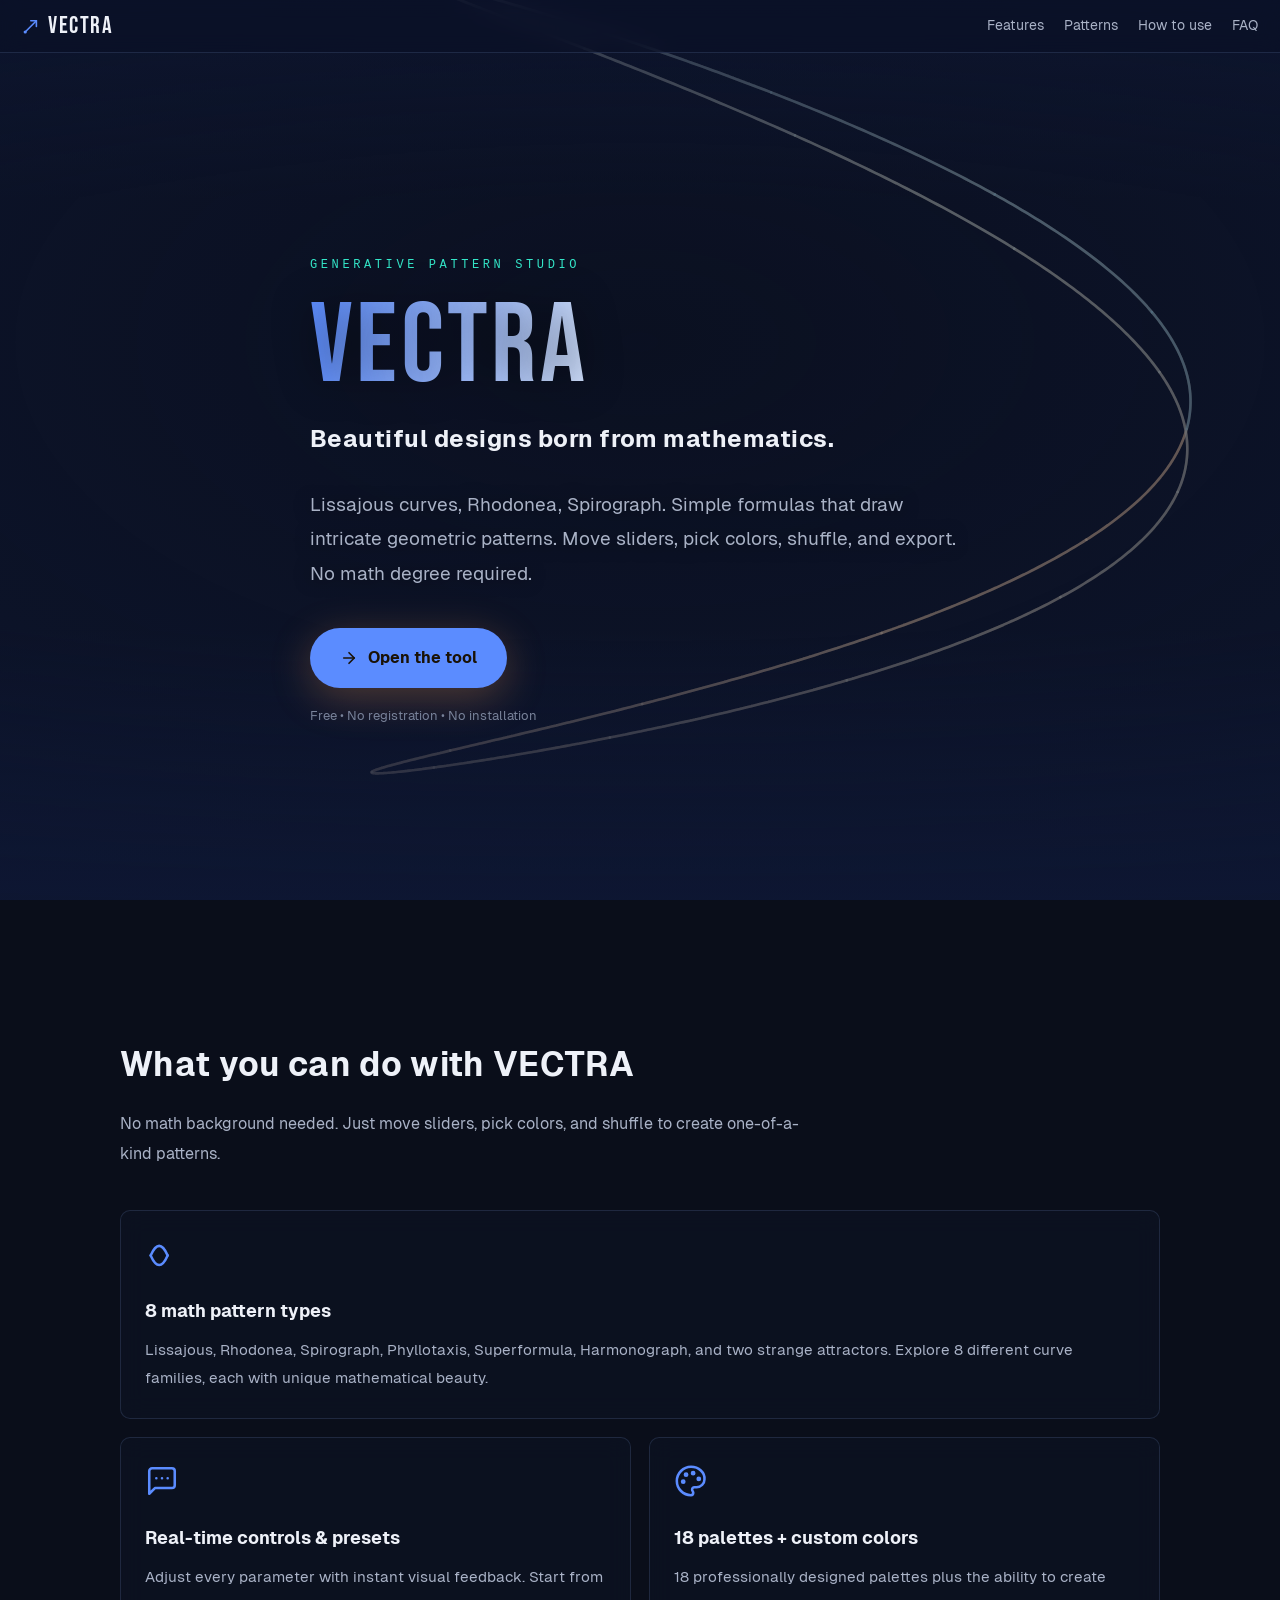
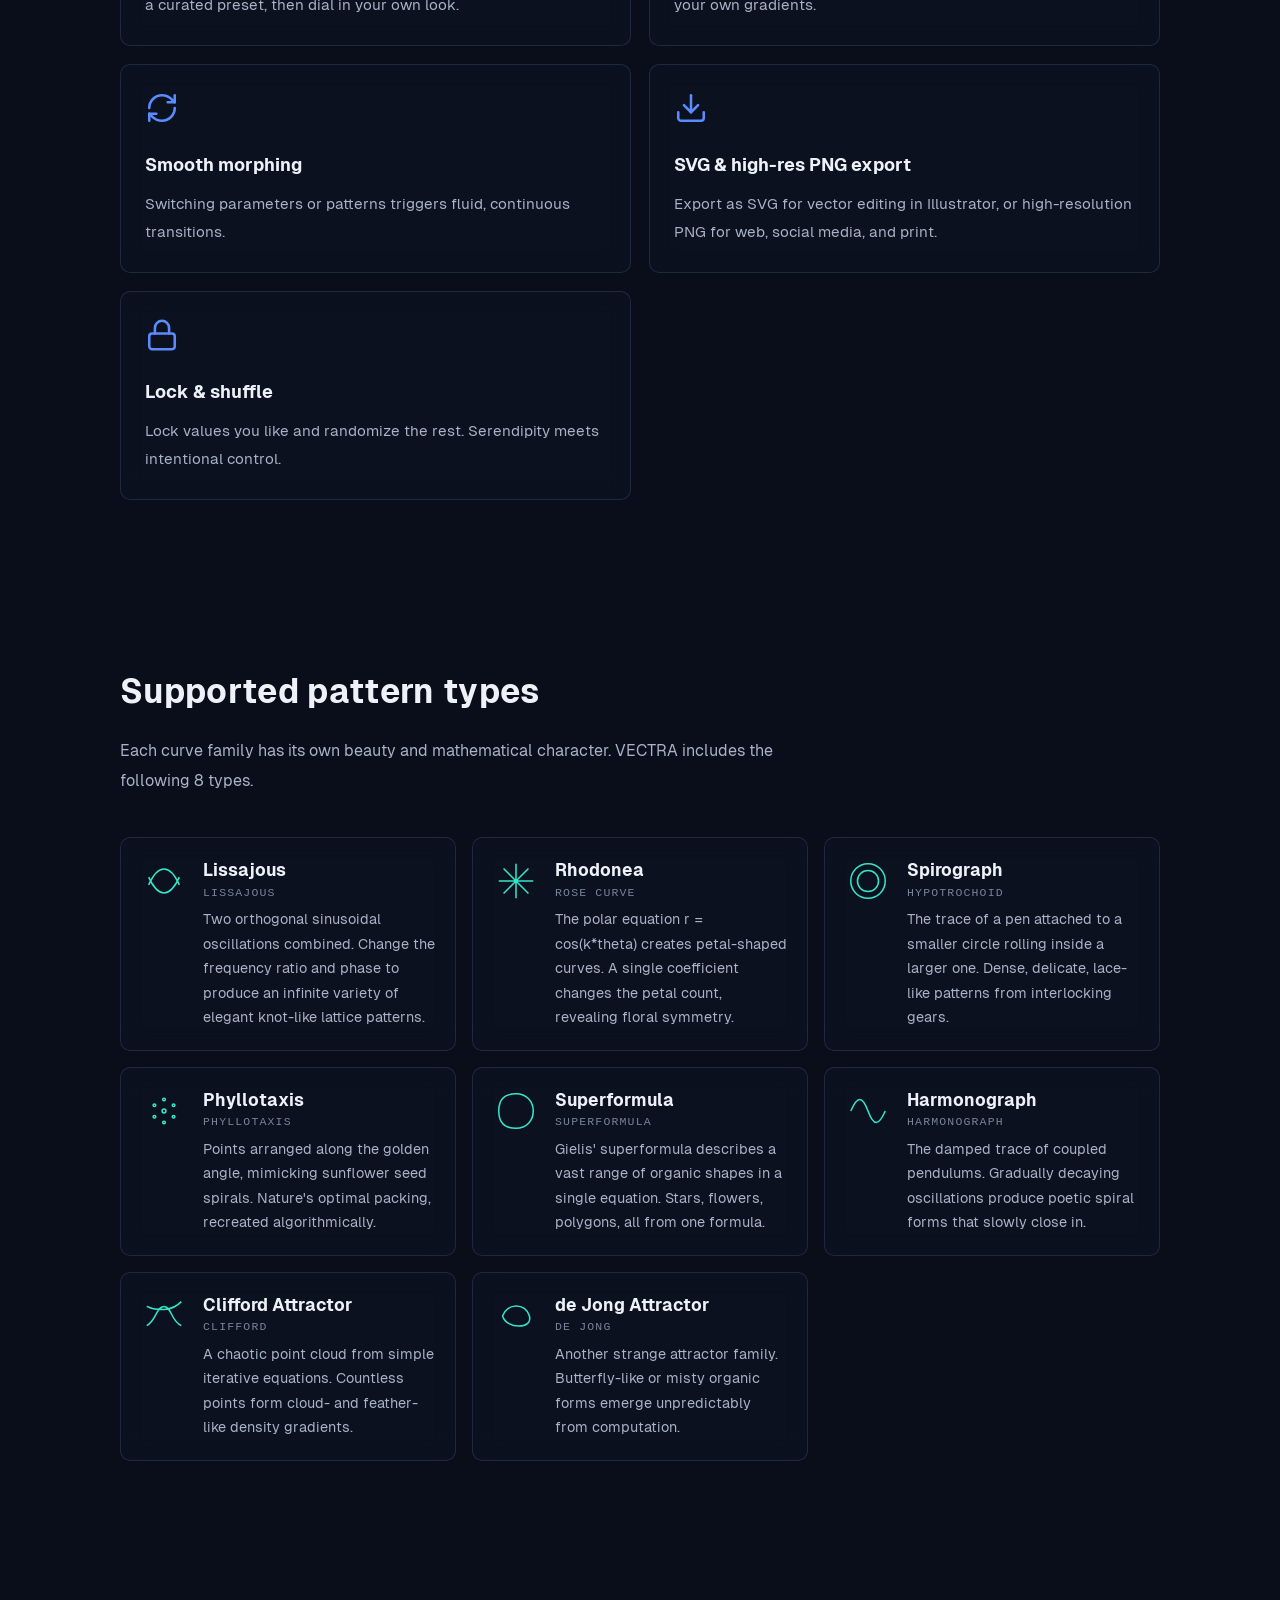
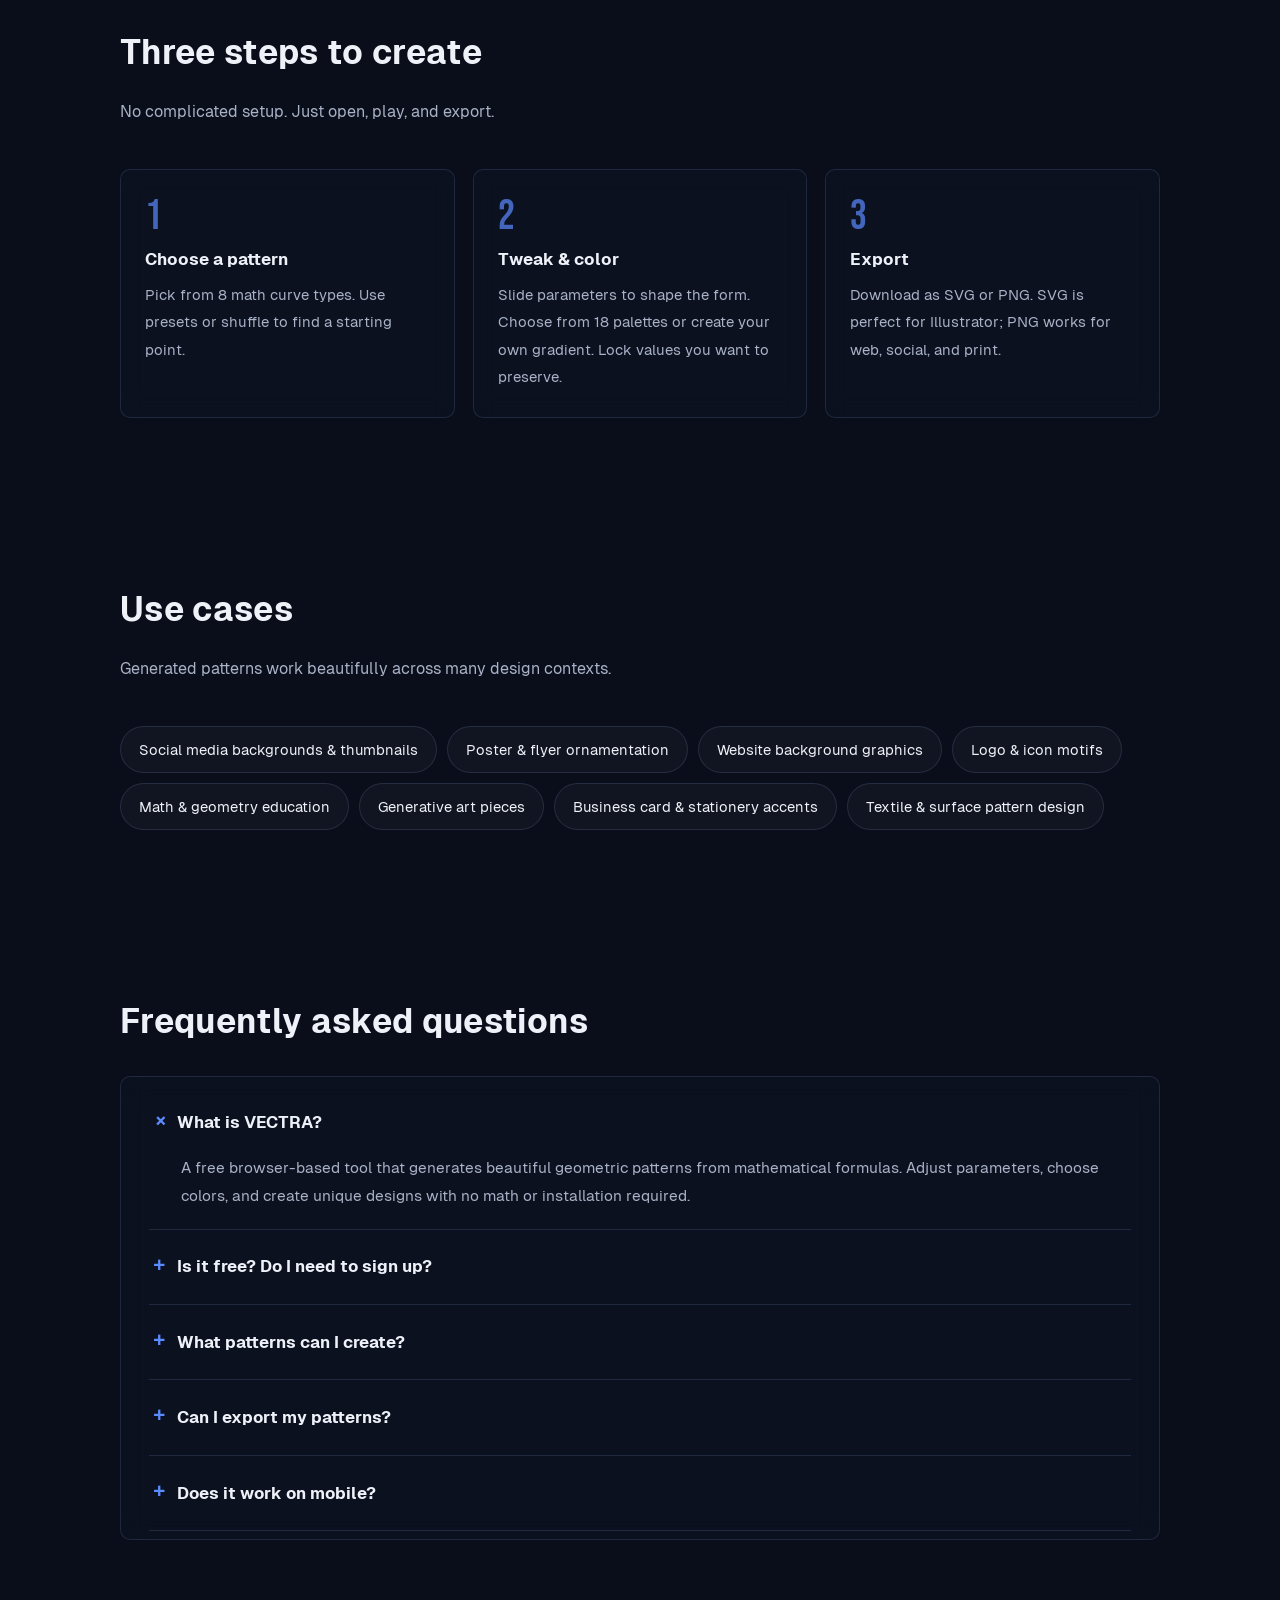
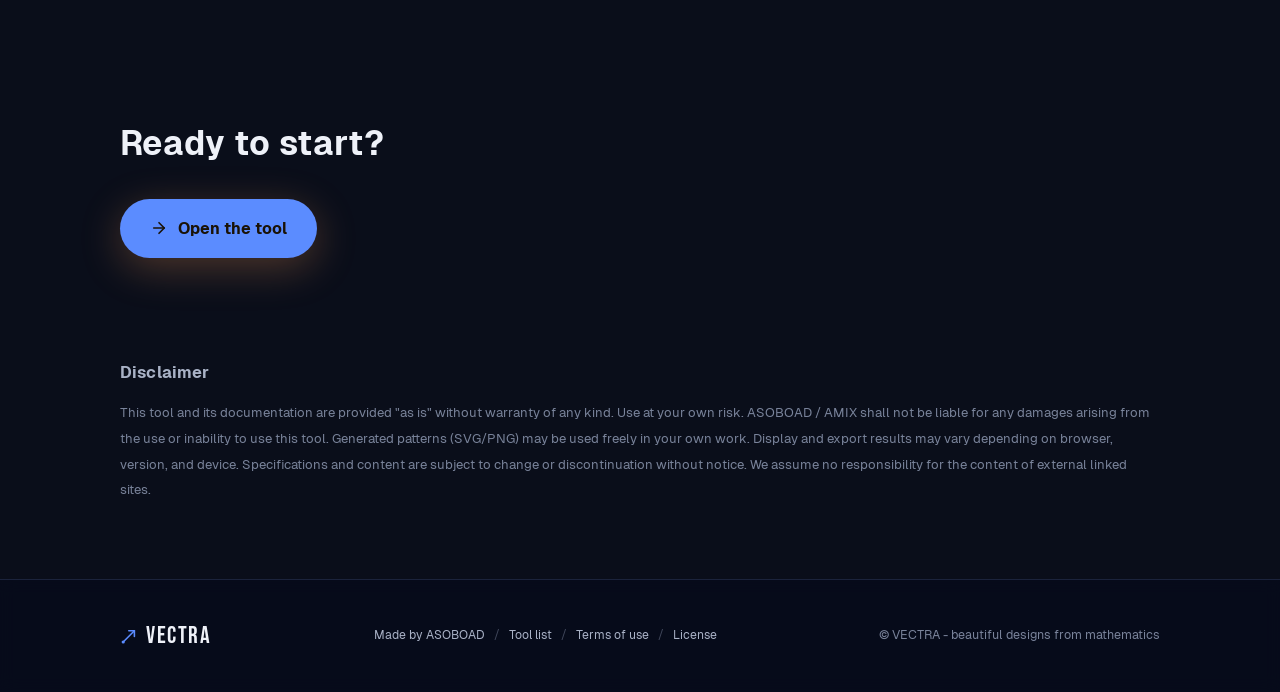
==== about.html @ 024a1d42 "Initial commit" ====
<!DOCTYPE html>
<html lang="en">
<head>
<meta charset="UTF-8">
<meta name="viewport" content="width=device-width, initial-scale=1, viewport-fit=cover">
<title>About VECTRA - Math Pattern Generator Features, Usage & FAQ &bull; ASOBOAD</title>
<meta name="description" content="VECTRA is a free browser-based pattern generator that turns mathematical formulas into beautiful geometric designs. Lissajous, Rhodonea, Spirograph and more with real-time controls, custom palettes, SVG/PNG export.">
<meta name="keywords" content="math pattern generator, lissajous curve, rhodonea, spirograph, generative art, SVG export, free browser tool">
<meta name="robots" content="index, follow, max-image-preview:large">
<meta name="theme-color" content="#0a0e1a">
<link rel="canonical" href="https://amix-design.com/asoboad/tools/vectra/about.html">

<meta property="og:type" content="website">
<meta property="og:site_name" content="ASOBOAD">
<meta property="og:locale" content="en_US">
<meta property="og:title" content="VECTRA - Beautiful Patterns from Math">
<meta property="og:description" content="Generate Lissajous, Rhodonea, Spirograph and more in your browser. Real-time controls, custom palettes, SVG/PNG export. Free.">
<meta property="og:url" content="https://amix-design.com/asoboad/tools/vectra/about.html">
<meta property="og:image" content="https://amix-design.com/asoboad/tools/vectra/ogp/ogp.jpg?v=202606191600">
<meta property="og:image:alt" content="VECTRA pattern generator interface">
<meta property="og:image:width" content="2000">
<meta property="og:image:height" content="1300">
<meta name="twitter:card" content="summary_large_image">
<meta name="twitter:title" content="VECTRA - Math Pattern Generator">
<meta name="twitter:description" content="Turn mathematical formulas into beautiful geometric designs. Free, browser-based.">
<meta name="twitter:image" content="https://amix-design.com/asoboad/tools/vectra/ogp/ogp.jpg?v=202606191600">
<meta name="twitter:image:alt" content="VECTRA pattern generator interface">

<link rel="stylesheet" href="common/fonts/bebas-neue.css">
<link rel="stylesheet" href="common/fonts/geist-sans.css">
<link rel="stylesheet" href="css/about.css">

<script type="application/ld+json">
{
  "@context": "https://schema.org",
  "@type": "WebApplication",
  "name": "VECTRA",
  "url": "https://amix-design.com/asoboad/tools/vectra/",
  "description": "Free browser-based math pattern generator. Create Lissajous curves, Rhodonea, Spirograph and more with real-time controls and SVG/PNG export.",
  "applicationCategory": "DesignApplication",
  "operatingSystem": "Web (Chrome, Safari, Edge, Firefox)",
  "browserRequirements": "HTML5, JavaScript",
  "inLanguage": "en",
  "isAccessibleForFree": true,
  "offers": { "@type": "Offer", "price": "0", "priceCurrency": "USD" },
  "featureList": [
    "8 math pattern types (Lissajous, Rhodonea, Spirograph, Phyllotaxis, Superformula, Harmonograph, Clifford & de Jong attractors)",
    "Real-time parameter adjustment with presets",
    "18 color palettes plus custom gradients",
    "Smooth morphing transitions",
    "SVG / high-resolution PNG export"
  ],
  "creator": { "@type": "Organization", "name": "ASOBOAD", "url": "https://amix-design.com/asoboad/" }
}
</script>
<script type="application/ld+json">
{
  "@context": "https://schema.org",
  "@type": "FAQPage",
  "mainEntity": [
    { "@type": "Question", "name": "What is VECTRA?", "acceptedAnswer": { "@type": "Answer", "text": "A free browser-based tool that generates beautiful geometric patterns from mathematical formulas. Adjust parameters, choose colors, and create unique designs with no math or installation required." } },
    { "@type": "Question", "name": "Is it free? Do I need to sign up?", "acceptedAnswer": { "@type": "Answer", "text": "Yes, completely free. No registration or installation required. Just open the page and start creating." } },
    { "@type": "Question", "name": "What patterns can I create?", "acceptedAnswer": { "@type": "Answer", "text": "Lissajous curves, Rhodonea (rose) curves, Spirograph (hypotrochoid), Phyllotaxis, Superformula, Harmonograph, and two strange attractors: Clifford and de Jong. 8 types in total." } },
    { "@type": "Question", "name": "Can I export my patterns?", "acceptedAnswer": { "@type": "Answer", "text": "Yes, export as SVG (vector) for editing in Illustrator or as high-resolution PNG for web, social media, and print." } },
    { "@type": "Question", "name": "Does it work on mobile?", "acceptedAnswer": { "@type": "Answer", "text": "Yes. The interface is optimized for mobile and tablet browsers. Exported images can be saved by long-pressing." } }
  ]
}
</script>
<script type="application/ld+json">
{
  "@context": "https://schema.org",
  "@type": "BreadcrumbList",
  "itemListElement": [
    { "@type": "ListItem", "position": 1, "name": "Home", "item": "https://amix-design.com/asoboad/" },
    { "@type": "ListItem", "position": 2, "name": "Tools", "item": "https://amix-design.com/tools" },
    { "@type": "ListItem", "position": 3, "name": "VECTRA", "item": "https://amix-design.com/asoboad/tools/vectra/" }
  ]
}
</script>
</head>
<body>
<a class="skip" href="#main">Skip to content</a>
<canvas id="bg" aria-hidden="true"></canvas>
<div class="veil" aria-hidden="true"></div>

<div class="wrap">
<header class="site">
  <a class="brand" href="index.html" aria-label="VECTRA - back to the generator"><svg class="mark" viewBox="0 0 24 24" fill="none" stroke="currentColor" stroke-width="2" stroke-linecap="round" stroke-linejoin="round" aria-hidden="true"><path d="M4 20 L18 6"/><path d="M11 6 L18 6 L18 13"/><circle cx="4" cy="20" r="2" fill="currentColor" stroke="none"/></svg>VECTRA</a>
  <nav class="top" aria-label="Page navigation">
    <a href="#features">Features</a>
    <a href="#patterns">Patterns</a>
    <a href="#how">How to use</a>
    <a href="#faq">FAQ</a>
  </nav>
</header>

<main id="main">

  <section class="hero">
    <div class="inner">
      <p class="eyebrow">Generative Pattern Studio</p>
      <h1 class="display">
        <span class="bebas">VECTRA</span>
        <span class="h1-sub">Beautiful designs born from mathematics.</span>
      </h1>
      <p class="lead">Lissajous curves, Rhodonea, Spirograph. Simple formulas that draw intricate geometric patterns. Move sliders, pick colors, shuffle, and export. No math degree required.</p>
      <a class="cta" href="index.html">
        <svg viewBox="0 0 24 24" fill="none" stroke="currentColor" stroke-width="2.2" stroke-linecap="round" stroke-linejoin="round"><path d="M5 12h14"/><path d="m12 5 7 7-7 7"/></svg>
        Open the tool
      </a>
      <p class="cta-sub">Free &bull; No registration &bull; No installation</p>
    </div>
  </section>

  <section id="features">
    <div class="inner">
      <h2>What you can do with VECTRA</h2>
      <p class="sec-lead">No math background needed. Just move sliders, pick colors, and shuffle to create one-of-a-kind patterns.</p>
      <div class="grid-features">
        <article class="panel card featured">
          <svg class="ic" viewBox="0 0 24 24" fill="none" stroke="currentColor" stroke-width="1.8" stroke-linecap="round" stroke-linejoin="round"><path d="M4 13c4-9 8-9 12 0"/><path d="M4 13c4 9 8 9 12 0"/></svg>
          <h3>8 math pattern types</h3>
          <p>Lissajous, Rhodonea, Spirograph, Phyllotaxis, Superformula, Harmonograph, and two strange attractors. Explore 8 different curve families, each with unique mathematical beauty.</p>
        </article>
        <article class="panel card">
          <svg class="ic" viewBox="0 0 24 24" fill="none" stroke="currentColor" stroke-width="1.8" stroke-linecap="round" stroke-linejoin="round"><path d="M21 15a2 2 0 0 1-2 2H7l-4 4V5a2 2 0 0 1 2-2h14a2 2 0 0 1 2 2z"/><path d="M8 10h.01M12 10h.01M16 10h.01"/></svg>
          <h3>Real-time controls & presets</h3>
          <p>Adjust every parameter with instant visual feedback. Start from a curated preset, then dial in your own look.</p>
        </article>
        <article class="panel card">
          <svg class="ic" viewBox="0 0 24 24" fill="none" stroke="currentColor" stroke-width="1.8" stroke-linecap="round" stroke-linejoin="round"><circle cx="13.5" cy="6.5" r=".8"/><circle cx="17.5" cy="10.5" r=".8"/><circle cx="8.5" cy="7.5" r=".8"/><circle cx="6.5" cy="12.5" r=".8"/><path d="M12 2C6.5 2 2 6.5 2 12s4.5 10 10 10c.9 0 1.6-.7 1.6-1.7 0-.4-.2-.8-.4-1.1-.3-.3-.4-.7-.4-1.1a1.6 1.6 0 0 1 1.6-1.7H16c3 0 5.5-2.5 5.5-5.5C21.9 6 17.5 2 12 2z"/></svg>
          <h3>18 palettes + custom colors</h3>
          <p>18 professionally designed palettes plus the ability to create your own gradients.</p>
        </article>
        <article class="panel card">
          <svg class="ic" viewBox="0 0 24 24" fill="none" stroke="currentColor" stroke-width="1.8" stroke-linecap="round" stroke-linejoin="round"><path d="M3 12a9 9 0 0 1 9-9 9.75 9.75 0 0 1 6.74 2.74L21 8"/><path d="M21 3v5h-5"/><path d="M21 12a9 9 0 0 1-9 9 9.75 9.75 0 0 1-6.74-2.74L3 16"/><path d="M3 21v-5h5"/></svg>
          <h3>Smooth morphing</h3>
          <p>Switching parameters or patterns triggers fluid, continuous transitions.</p>
        </article>
        <article class="panel card">
          <svg class="ic" viewBox="0 0 24 24" fill="none" stroke="currentColor" stroke-width="1.8" stroke-linecap="round" stroke-linejoin="round"><path d="M21 15v4a2 2 0 0 1-2 2H5a2 2 0 0 1-2-2v-4"/><path d="M7 10l5 5 5-5"/><path d="M12 15V3"/></svg>
          <h3>SVG &amp; high-res PNG export</h3>
          <p>Export as SVG for vector editing in Illustrator, or high-resolution PNG for web, social media, and print.</p>
        </article>
        <article class="panel card">
          <svg class="ic" viewBox="0 0 24 24" fill="none" stroke="currentColor" stroke-width="1.8" stroke-linecap="round" stroke-linejoin="round"><rect x="3" y="11" width="18" height="11" rx="2"/><path d="M7 11V7a5 5 0 0 1 10 0v4"/></svg>
          <h3>Lock &amp; shuffle</h3>
          <p>Lock values you like and randomize the rest. Serendipity meets intentional control.</p>
        </article>
      </div>
    </div>
  </section>

  <section id="patterns">
    <div class="inner">
      <h2>Supported pattern types</h2>
      <p class="sec-lead">Each curve family has its own beauty and mathematical character. VECTRA includes the following 8 types.</p>
      <div class="patterns">
        <article class="panel pat">
          <svg viewBox="0 0 48 48" fill="none" stroke="currentColor" stroke-width="1.6"><path d="M8 28c10-22 22-22 32 0M8 20c10 22 22 22 32 0"/></svg>
          <div><h3>Lissajous <small>Lissajous</small></h3><p>Two orthogonal sinusoidal oscillations combined. Change the frequency ratio and phase to produce an infinite variety of elegant knot-like lattice patterns.</p></div>
        </article>
        <article class="panel pat">
          <svg viewBox="0 0 48 48" fill="none" stroke="currentColor" stroke-width="1.6"><path d="M24 6v36M6 24h36M11 11l26 26M37 11L11 37"/></svg>
          <div><h3>Rhodonea <small>Rose curve</small></h3><p>The polar equation r = cos(k*theta) creates petal-shaped curves. A single coefficient changes the petal count, revealing floral symmetry.</p></div>
        </article>
        <article class="panel pat">
          <svg viewBox="0 0 48 48" fill="none" stroke="currentColor" stroke-width="1.6"><circle cx="24" cy="24" r="18"/><circle cx="24" cy="24" r="11"/></svg>
          <div><h3>Spirograph <small>Hypotrochoid</small></h3><p>The trace of a pen attached to a smaller circle rolling inside a larger one. Dense, delicate, lace-like patterns from interlocking gears.</p></div>
        </article>
        <article class="panel pat">
          <svg viewBox="0 0 48 48" fill="none" stroke="currentColor" stroke-width="1.6"><circle cx="24" cy="24" r="2"/><circle cx="24" cy="12" r="1.4"/><circle cx="34" cy="18" r="1.4"/><circle cx="34" cy="30" r="1.4"/><circle cx="24" cy="36" r="1.4"/><circle cx="14" cy="30" r="1.4"/><circle cx="14" cy="18" r="1.4"/></svg>
          <div><h3>Phyllotaxis <small>Phyllotaxis</small></h3><p>Points arranged along the golden angle, mimicking sunflower seed spirals. Nature's optimal packing, recreated algorithmically.</p></div>
        </article>
        <article class="panel pat">
          <svg viewBox="0 0 48 48" fill="none" stroke="currentColor" stroke-width="1.6"><path d="M24 6c11 0 18 8 18 18s-7 18-18 18S6 37 6 24 13 6 24 6z"/></svg>
          <div><h3>Superformula <small>Superformula</small></h3><p>Gielis' superformula describes a vast range of organic shapes in a single equation. Stars, flowers, polygons, all from one formula.</p></div>
        </article>
        <article class="panel pat">
          <svg viewBox="0 0 48 48" fill="none" stroke="currentColor" stroke-width="1.6"><path d="M6 24c7-16 12-16 18 0s11 16 18 0"/></svg>
          <div><h3>Harmonograph <small>Harmonograph</small></h3><p>The damped trace of coupled pendulums. Gradually decaying oscillations produce poetic spiral forms that slowly close in.</p></div>
        </article>
        <article class="panel pat">
          <svg viewBox="0 0 48 48" fill="none" stroke="currentColor" stroke-width="1.6"><path d="M6 34c10-5 10-20 18-20s7 15 18 20M6 14c10 5 27 5 36-5"/></svg>
          <div><h3>Clifford Attractor <small>Clifford</small></h3><p>A chaotic point cloud from simple iterative equations. Countless points form cloud- and feather-like density gradients.</p></div>
        </article>
        <article class="panel pat">
          <svg viewBox="0 0 48 48" fill="none" stroke="currentColor" stroke-width="1.6"><path d="M10 24c5-14 24-14 28 0s-24 14-28 0z"/></svg>
          <div><h3>de Jong Attractor <small>de Jong</small></h3><p>Another strange attractor family. Butterfly-like or misty organic forms emerge unpredictably from computation.</p></div>
        </article>
      </div>
    </div>
  </section>

  <section id="how">
    <div class="inner">
      <h2>Three steps to create</h2>
      <p class="sec-lead">No complicated setup. Just open, play, and export.</p>
      <div class="steps">
        <article class="panel step">
          <h3>Choose a pattern</h3>
          <p>Pick from 8 math curve types. Use presets or shuffle to find a starting point.</p>
        </article>
        <article class="panel step">
          <h3>Tweak &amp; color</h3>
          <p>Slide parameters to shape the form. Choose from 18 palettes or create your own gradient. Lock values you want to preserve.</p>
        </article>
        <article class="panel step">
          <h3>Export</h3>
          <p>Download as SVG or PNG. SVG is perfect for Illustrator; PNG works for web, social, and print.</p>
        </article>
      </div>
    </div>
  </section>

  <section id="uses">
    <div class="inner">
      <h2>Use cases</h2>
      <p class="sec-lead">Generated patterns work beautifully across many design contexts.</p>
      <div class="uses">
        <span class="use">Social media backgrounds &amp; thumbnails</span>
        <span class="use">Poster &amp; flyer ornamentation</span>
        <span class="use">Website background graphics</span>
        <span class="use">Logo &amp; icon motifs</span>
        <span class="use">Math &amp; geometry education</span>
        <span class="use">Generative art pieces</span>
        <span class="use">Business card &amp; stationery accents</span>
        <span class="use">Textile &amp; surface pattern design</span>
      </div>
    </div>
  </section>

  <section id="faq">
    <div class="inner">
      <h2>Frequently asked questions</h2>
      <div class="panel" style="padding:8px 28px;margin-top:24px">
        <details open><summary>What is VECTRA?</summary><p>A free browser-based tool that generates beautiful geometric patterns from mathematical formulas. Adjust parameters, choose colors, and create unique designs with no math or installation required.</p></details>
        <details><summary>Is it free? Do I need to sign up?</summary><p>Completely free. No registration or installation needed. Open the page and start creating immediately.</p></details>
        <details><summary>What patterns can I create?</summary><p>Lissajous curves, Rhodonea (rose) curves, Spirograph (hypotrochoid), Phyllotaxis, Superformula, Harmonograph, Clifford attractor, and de Jong attractor. 8 types in total.</p></details>
        <details><summary>Can I export my patterns?</summary><p>Yes. Export as SVG (vector) for use in Illustrator or as high-resolution PNG for web, social media, and print.</p></details>
        <details><summary>Does it work on mobile?</summary><p>Yes. The interface is optimized for mobile and tablet browsers. On mobile, long-press exported images to save them.</p></details>
      </div>
    </div>
  </section>

  <section class="final">
    <div class="inner">
      <h2>Ready to start?</h2>
      <a class="cta" href="index.html">
        <svg viewBox="0 0 24 24" fill="none" stroke="currentColor" stroke-width="2.2" stroke-linecap="round" stroke-linejoin="round"><path d="M5 12h14"/><path d="m12 5 7 7-7 7"/></svg>
        Open the tool
      </a>
    </div>
  </section>

  <section class="disclaimer">
    <div class="inner">
      <h2>Disclaimer</h2>
      <p>This tool and its documentation are provided "as is" without warranty of any kind. Use at your own risk. ASOBOAD / AMIX shall not be liable for any damages arising from the use or inability to use this tool. Generated patterns (SVG/PNG) may be used freely in your own work. Display and export results may vary depending on browser, version, and device. Specifications and content are subject to change or discontinuation without notice. We assume no responsibility for the content of external linked sites.</p>
    </div>
  </section>

</main>

<footer>
  <div class="foot">
    <span class="brand"><svg class="mark" viewBox="0 0 24 24" fill="none" stroke="currentColor" stroke-width="2" stroke-linecap="round" stroke-linejoin="round" aria-hidden="true"><path d="M4 20 L18 6"/><path d="M11 6 L18 6 L18 13"/><circle cx="4" cy="20" r="2" fill="currentColor" stroke="none"/></svg>VECTRA</span>
    <nav aria-label="Footer navigation">
      <a href="https://amix-design.com/asoboad/" target="_blank" rel="noopener">Made by ASOBOAD</a><span class="sep">/</span>
      <a href="https://amix-design.com/tools" target="_blank" rel="noopener">Tool list</a><span class="sep">/</span>
      <a href="https://amix-design.com/term/tools" target="_blank" rel="noopener">Terms of use</a><span class="sep">/</span>
      <a href="license.html">License</a>
    </nav>
    <span class="copy">&copy; VECTRA - beautiful designs from mathematics</span>
  </div>
</footer>
</div>

<script src="js/about.js"></script>
</body>
</html>
---- common/fonts/bebas-neue.css ----
/* latin-ext */
@font-face {
  font-family: 'Bebas Neue';
  font-style: normal;
  font-weight: 400;
  font-display: swap;
  src: url('./bebas-neue/400-0.woff2') format('woff2');
  unicode-range: U+0100-02BA, U+02BD-02C5, U+02C7-02CC, U+02CE-02D7, U+02DD-02FF, U+0304, U+0308, U+0329, U+1D00-1DBF, U+1E00-1E9F, U+1EF2-1EFF, U+2020, U+20A0-20AB, U+20AD-20C0, U+2113, U+2C60-2C7F, U+A720-A7FF;
}
/* latin */
@font-face {
  font-family: 'Bebas Neue';
  font-style: normal;
  font-weight: 400;
  font-display: swap;
  src: url('./bebas-neue/400-1.woff2') format('woff2');
  unicode-range: U+0000-00FF, U+0131, U+0152-0153, U+02BB-02BC, U+02C6, U+02DA, U+02DC, U+0304, U+0308, U+0329, U+2000-206F, U+20AC, U+2122, U+2191, U+2193, U+2212, U+2215, U+FEFF, U+FFFD;
}
---- common/fonts/geist-sans.css ----
/* Geist Sans - Self-hosted */
@font-face {
  font-family: 'Geist';
  font-style: normal;
  font-weight: 400;
  font-display: swap;
  src: url('./geist-sans/Geist-Regular.woff2') format('woff2');
}
@font-face {
  font-family: 'Geist';
  font-style: normal;
  font-weight: 500;
  font-display: swap;
  src: url('./geist-sans/Geist-Medium.woff2') format('woff2');
}
@font-face {
  font-family: 'Geist';
  font-style: normal;
  font-weight: 700;
  font-display: swap;
  src: url('./geist-sans/Geist-Bold.woff2') format('woff2');
}
---- css/about.css ----
:root{
  --bg:#0a0e1a;--panel:rgba(14,20,38,.55);--line:rgba(120,150,210,.18);
  --ink:#eef1f8;--ink-dim:#a9b2c6;  --ink-faint:#79839a;
  --accent:#5b8cff;--accent-2:#34e6c8;
  --mono:ui-monospace,"SFMono-Regular",Menlo,Consolas,"Roboto Mono",monospace;
  --sans:Geist,-apple-system,BlinkMacSystemFont,"Helvetica Neue","Hiragino Kaku Gothic ProN","Noto Sans JP",sans-serif;
  --bebas:"Bebas Neue",var(--sans);
  --max:1040px;
  --r:10px;
}
*{box-sizing:border-box;}
html{scroll-behavior:smooth;background:var(--bg);}
body{margin:0;background:var(--bg);color:var(--ink);font-family:var(--sans);line-height:1.85;
  font-size:16px;-webkit-font-smoothing:antialiased;overflow-x:hidden;text-align:left;}
a{color:var(--accent);text-decoration:none;}
a:hover{text-decoration:underline;}

#bg{position:fixed;inset:0;z-index:0;display:block;}
.veil{position:fixed;inset:0;z-index:1;pointer-events:none;
  background:
    radial-gradient(120% 90% at 50% 38%, rgba(14,23,51,.3) 0%, rgba(14,23,51,.6) 60%, rgba(14,23,51,.94) 100%),
    linear-gradient(180deg, rgba(14,23,51,.5) 0%, rgba(14,23,51,0) 22%, rgba(14,23,51,0) 70%, rgba(14,23,51,.88) 100%);}
.wrap{position:relative;z-index:2;}

.skip{position:absolute;left:-9999px;top:0;background:var(--accent);color:#06101e;padding:8px 14px;border-radius:6px;}
.skip:focus{left:12px;top:12px;z-index:99;}

header.site{position:sticky;top:0;z-index:10;display:flex;align-items:center;gap:16px;
  padding:13px 22px;backdrop-filter:blur(10px);background:rgba(10,16,38,.55);border-bottom:1px solid var(--line);}
.brand{font-family:var(--bebas);font-weight:400;letter-spacing:.06em;font-size:24px;line-height:1;display:inline-flex;align-items:center;gap:.3em;}
.brand .mark{width:.8em;height:.8em;color:var(--accent);flex:none;}
a.brand{color:inherit;text-decoration:none;transition:opacity .15s;}
a.brand:hover{opacity:.78;text-decoration:none;}
nav.top{margin-left:auto;display:flex;gap:20px;font-size:14px;}
nav.top a{color:var(--ink-dim);}
nav.top a:hover{color:var(--ink);text-decoration:none;}
@media(max-width:640px){nav.top{display:none;}}

section{padding:80px 22px;}
.inner{max-width:var(--max);margin:0 auto;}

.hero{min-height:100dvh;display:flex;flex-direction:column;justify-content:center;align-items:flex-start;text-align:left;padding-top:56px;}
.eyebrow{font-family:var(--mono);font-size:12px;letter-spacing:.3em;color:var(--accent-2);text-transform:uppercase;margin:0 0 20px;}
h1.display{margin:0 0 26px;font-weight:400;}
.bebas{font-family:var(--bebas);display:block;font-size:clamp(3rem,11vw,7rem);line-height:.92;letter-spacing:.03em;
  background:linear-gradient(100deg,var(--accent),#cfe0ff 42%,var(--accent-2));-webkit-background-clip:text;background-clip:text;color:transparent;
  text-shadow:0 2px 40px rgba(0,0,0,.4);}
.bebas .mark{font-family:var(--sans);font-weight:300;font-size:.42em;-webkit-text-fill-color:var(--ink-dim);vertical-align:.34em;margin:0 .14em;}
.h1-sub{display:block;font-family:var(--sans);font-size:clamp(1.05rem,2.6vw,1.5rem);font-weight:700;color:var(--ink);margin-top:18px;letter-spacing:.02em;}
.lead{font-size:clamp(1rem,2.3vw,1.18rem);color:var(--ink-dim);max-width:660px;margin:0 0 36px;text-shadow:0 1px 16px rgba(0,0,0,.6);}
.cta{display:inline-flex;align-items:center;gap:10px;background:var(--accent);color:#1a1206;font-weight:700;
  padding:15px 30px;border-radius:999px;font-size:16px;box-shadow:0 10px 40px rgba(217,138,79,.32);transition:transform .15s,box-shadow .15s;}
.cta:hover{transform:translateY(-2px);text-decoration:none;box-shadow:0 14px 50px rgba(217,138,79,.48);}
.cta svg{width:18px;height:18px;}
.cta-sub{margin:16px 0 0;font-size:13px;color:var(--ink-faint);}

h2{font-size:clamp(1.45rem,3.4vw,2.1rem);margin:0 0 14px;font-weight:800;letter-spacing:.01em;}
.sec-lead{color:var(--ink-dim);max-width:680px;margin:0 0 42px;}

.panel{background:var(--panel);border:1px solid var(--line);border-radius:var(--r,10px);backdrop-filter:blur(12px);}

.grid-features{display:grid;grid-template-columns:1fr 1fr;gap:18px;}
.grid-features .featured{grid-column:1/3;}
@media(max-width:640px){.grid-features{grid-template-columns:1fr;}.grid-features .featured{grid-column:1/1;}}
.card{padding:26px 24px;}
.card .ic{width:34px;height:34px;color:var(--accent);margin-bottom:14px;}
.card h3{margin:0 0 8px;font-size:1.12rem;}
.card p{margin:0;color:var(--ink-dim);font-size:.95rem;}

.patterns{display:grid;grid-template-columns:repeat(auto-fit,minmax(290px,1fr));gap:16px;}
.pat{display:flex;gap:16px;padding:20px;align-items:flex-start;}
.pat svg{width:46px;height:46px;flex:none;color:var(--accent-2);}
.pat h3{margin:0 0 8px;font-size:1.08rem;line-height:1.4;}
.pat h3 small{display:block;color:var(--ink-faint);font-weight:400;font-family:var(--mono);font-size:.72rem;margin-top:3px;letter-spacing:.1em;line-height:1.2;text-transform:uppercase;}
.pat p{margin:0;color:var(--ink-dim);font-size:.9rem;line-height:1.7;}

.steps{counter-reset:s;display:grid;grid-template-columns:repeat(auto-fit,minmax(240px,1fr));gap:18px;}
.step{padding:26px 24px;}
.step::before{counter-increment:s;content:counter(s);font-family:var(--bebas);font-size:42px;font-weight:400;color:var(--accent);opacity:.7;display:block;margin-bottom:6px;line-height:1;}
.step h3{margin:0 0 6px;font-size:1.06rem;}
.step p{margin:0;color:var(--ink-dim);font-size:.93rem;}

.uses{display:flex;flex-wrap:wrap;gap:10px;}
.use{border:1px solid var(--line);background:rgba(255,255,255,.03);border-radius:999px;padding:9px 18px;font-size:.92rem;color:var(--ink);}

details{border-bottom:1px solid var(--line);padding:18px 4px;}
details summary{cursor:pointer;font-weight:700;font-size:1.05rem;list-style:none;display:flex;align-items:center;gap:12px;}
details summary::-webkit-details-marker{display:none;}
details summary::before{content:"+";color:var(--accent);font-family:var(--mono);font-size:1.3rem;flex:none;transition:transform .2s;}
details[open] summary::before{transform:rotate(45deg);}
details p{color:var(--ink-dim);margin:12px 0 0 28px;font-size:.96rem;}

.final{padding:92px 22px;}
.final h2{margin-bottom:24px;}
.disclaimer{padding:8px 22px 76px;}
.disclaimer h2{font-size:1.02rem;margin:0 0 12px;color:var(--ink-dim);font-weight:700;}
.disclaimer p{font-size:.82rem;color:var(--ink-faint);line-height:1.95;margin:0;}

footer{position:relative;z-index:2;border-top:1px solid var(--line);padding:44px 22px;background:rgba(7,11,28,.85);backdrop-filter:blur(8px);}
.foot{max-width:var(--max);margin:0 auto;display:flex;flex-wrap:wrap;gap:24px;justify-content:space-between;align-items:center;}
.foot nav{display:flex;gap:6px 9px;flex-wrap:wrap;align-items:center;font-size:.76rem;}
.foot nav a{color:var(--ink-dim);}
.foot nav .sep{color:var(--ink-faint);opacity:.5;}
.foot .copy{font-size:.78rem;color:var(--ink-faint);}

.doc-main{position:relative;z-index:2;max-width:740px;margin:0 auto;padding:66px 22px 36px;
  font-size:13px;line-height:1.85;letter-spacing:.01em;counter-reset:sec;}
.lp-kicker{font-family:var(--mono);font-size:10.5px;letter-spacing:.34em;text-transform:uppercase;color:var(--accent-2);margin:0 0 11px;}
.doc-main h1{font-size:clamp(1.35rem,4.2vw,1.8rem);margin:0 0 12px;font-weight:700;letter-spacing:.02em;}
.doc-main>p{color:var(--ink-dim);margin:0 0 12px;font-size:13px;max-width:64ch;}
.doc-main h2{position:relative;display:flex;align-items:baseline;gap:11px;
  font-family:var(--mono);font-size:.72rem;font-weight:600;letter-spacing:.2em;text-transform:uppercase;color:var(--ink);
  margin:38px 0 14px;padding-top:17px;border-top:1px solid var(--line);}
.doc-main h2::before{counter-increment:sec;content:counter(sec,decimal-leading-zero);color:var(--accent);font-size:.92em;letter-spacing:0;}
.doc-main a{color:var(--accent-2);text-underline-offset:2px;}
.doc-main a:hover{color:var(--accent);}
.doc-main code{font-family:var(--mono);font-size:.86em;background:rgba(255,255,255,.04);border:1px solid var(--line);border-radius:4px;padding:1px 6px;color:var(--ink-dim);}
.doc-main table{width:100%;border-collapse:collapse;margin:2px 0 6px;font-size:12px;}
.doc-main thead th{text-align:left;font-family:var(--mono);font-size:9.5px;font-weight:600;letter-spacing:.14em;text-transform:uppercase;
  color:var(--ink-faint);border-bottom:1px solid var(--line);padding:7px 12px;}
.doc-main tbody td{border-bottom:1px solid var(--line);padding:9px 12px;color:var(--ink-dim);vertical-align:top;}
.doc-main tbody td:nth-child(3),.doc-main tbody td:nth-child(4){font-family:var(--mono);font-size:11px;color:var(--ink-faint);}
.doc-main tbody tr:hover{background:rgba(255,255,255,.02);}
.doc-back{display:inline-flex;align-items:center;gap:7px;margin-top:20px;
  font-family:var(--mono);font-size:11.5px;letter-spacing:.06em;color:var(--ink-dim);}
.doc-back:hover{color:var(--accent);}
@media(max-width:640px){
  .doc-main table,.doc-main thead,.doc-main tbody,.doc-main tr,.doc-main th,.doc-main td{display:block;}
  .doc-main thead{display:none;}
  .doc-main tbody tr{border:1px solid var(--line);border-radius:9px;margin-bottom:11px;padding:5px 4px;}
  .doc-main tbody td{border:0;padding:5px 12px;}
  .doc-main tbody td:nth-child(3),.doc-main tbody td:nth-child(4){font-size:11.5px;}
  .doc-main tbody td::before{content:attr(data-label);display:block;font-size:9.5px;color:var(--ink-faint);font-family:var(--mono);letter-spacing:.1em;text-transform:uppercase;margin-bottom:2px;}
}

@media(prefers-reduced-motion:reduce){html{scroll-behavior:auto;}}
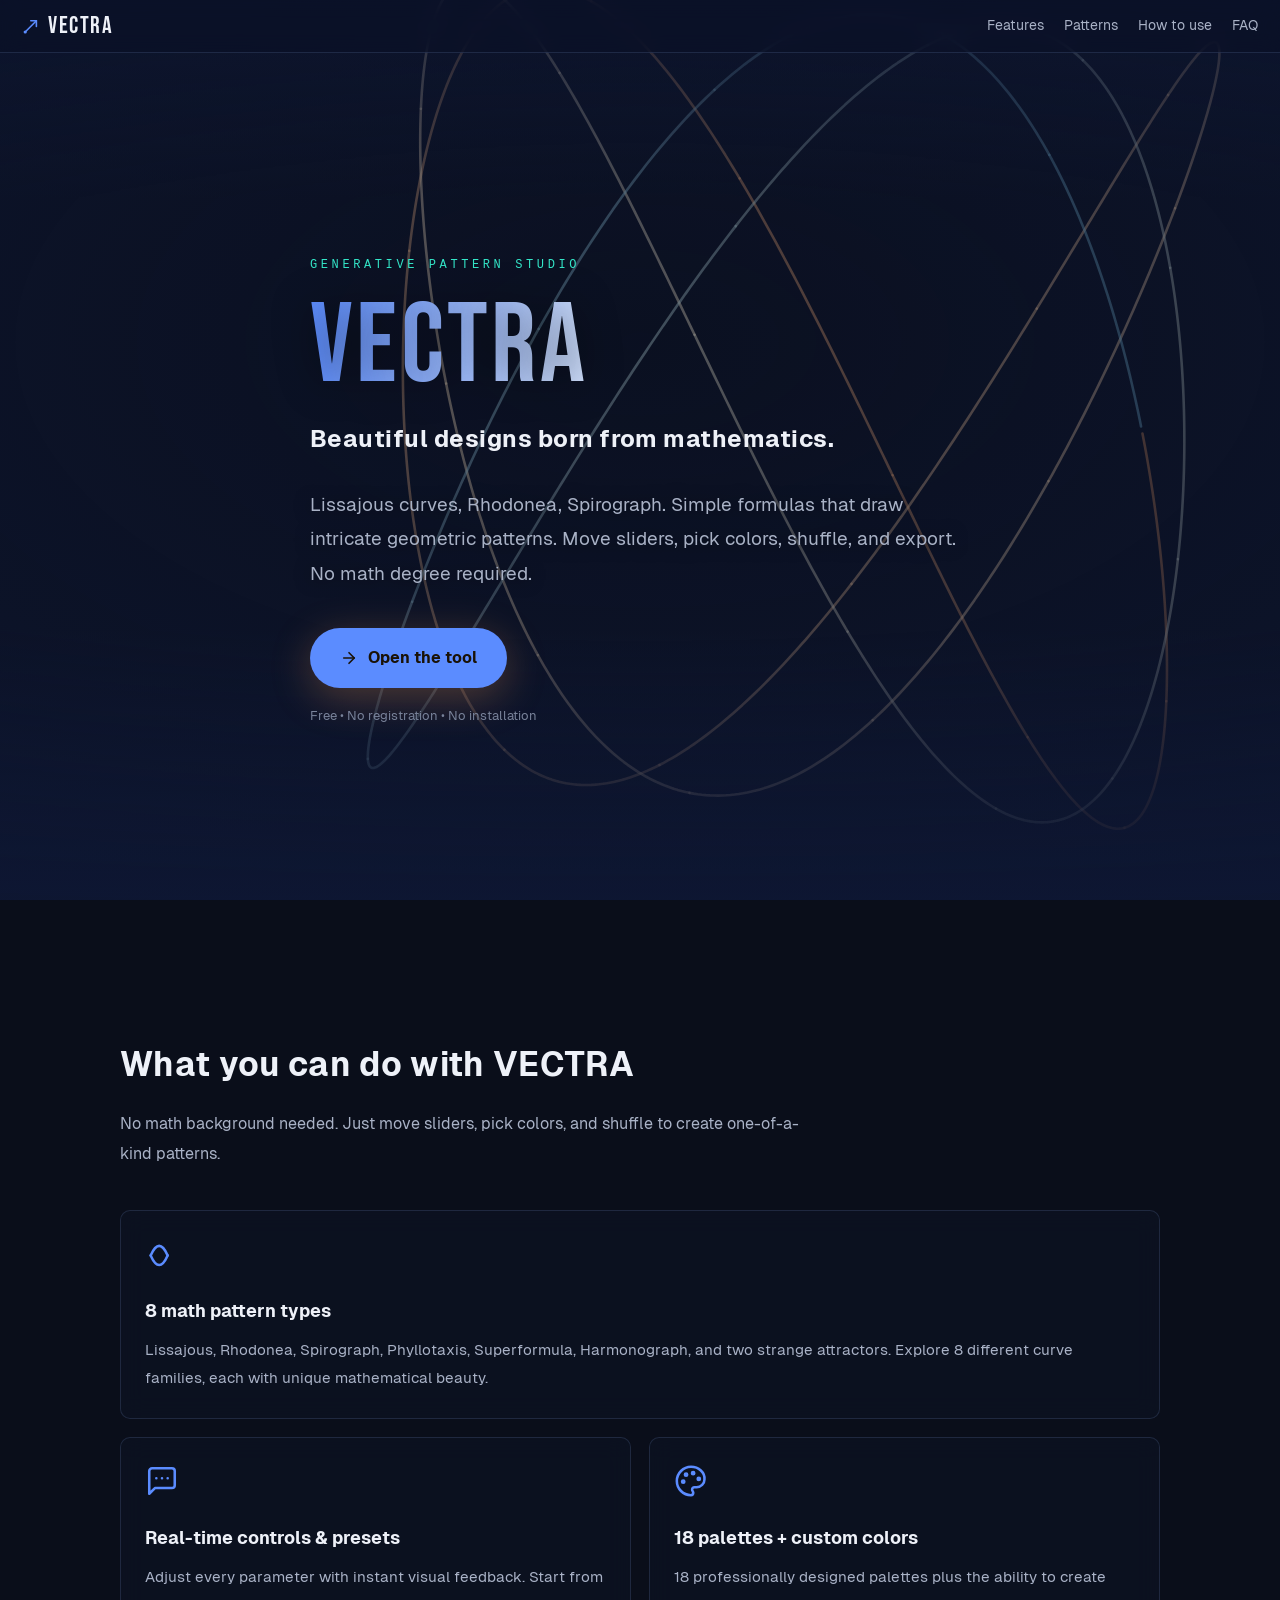
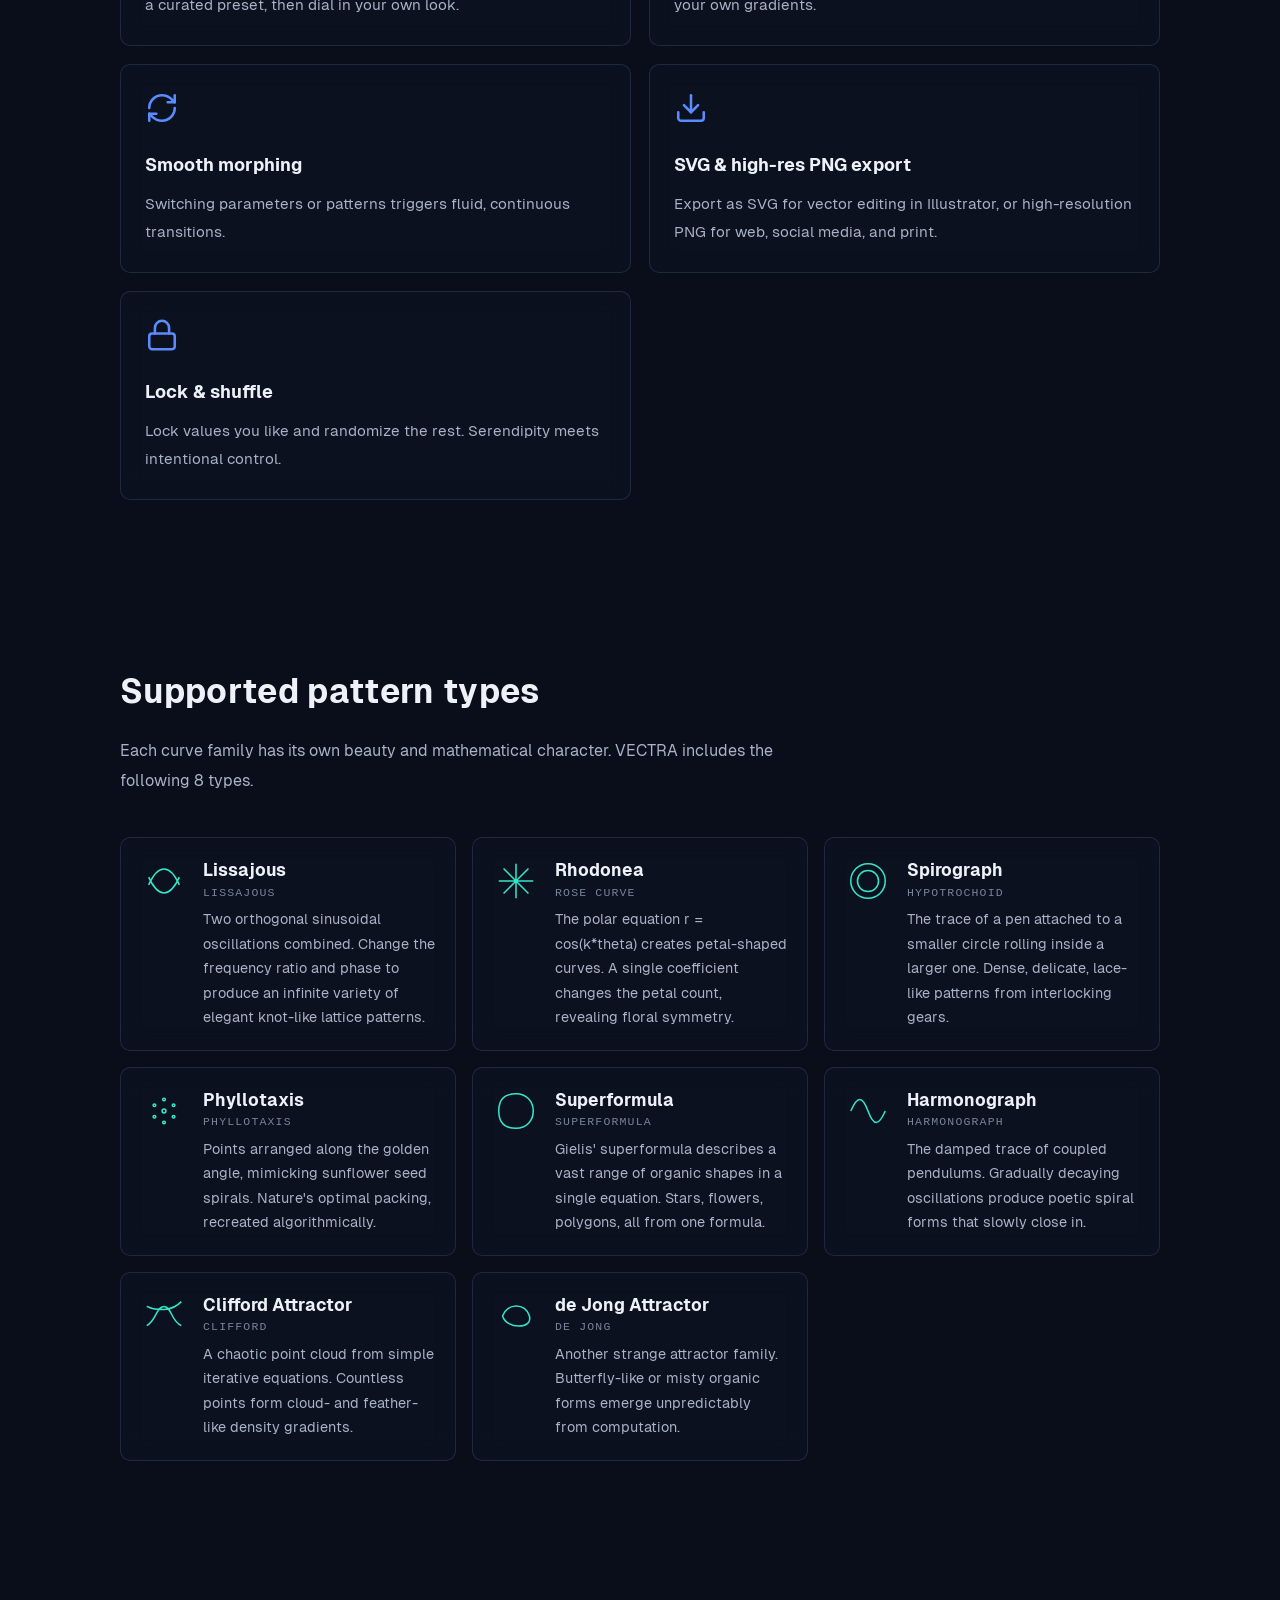
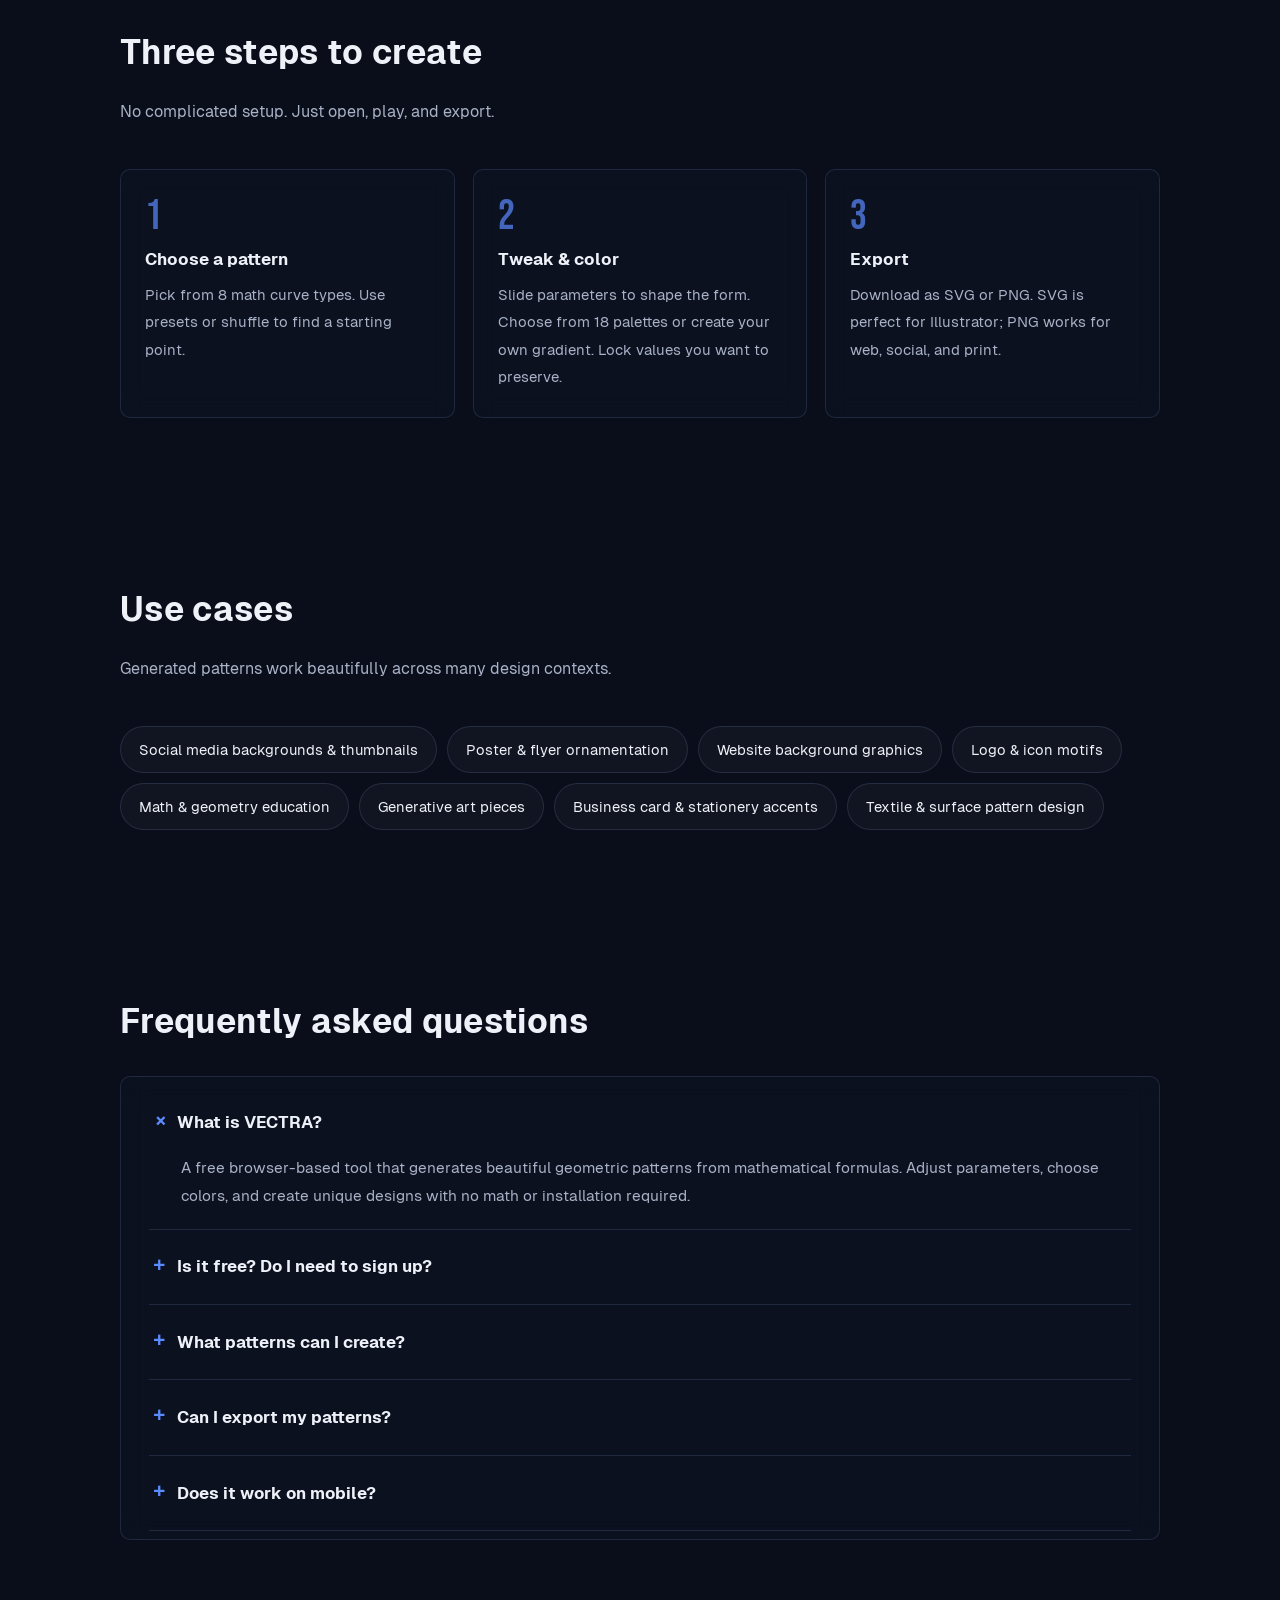
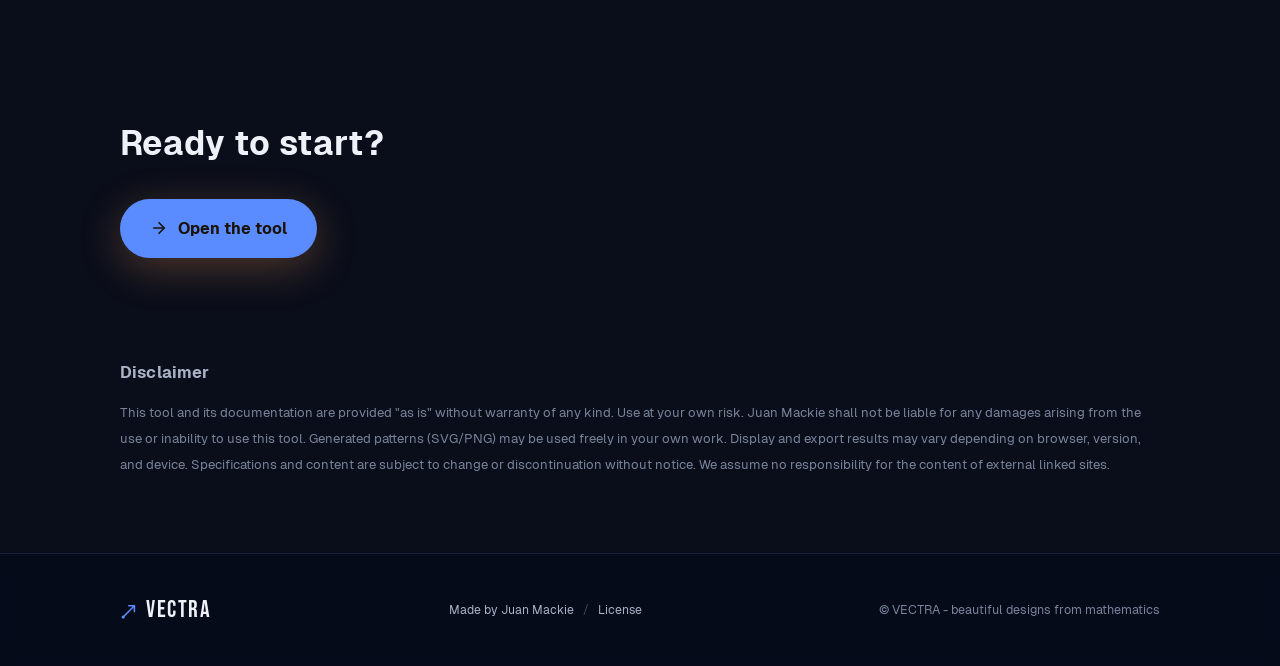
==== commit 2cfb6a63: "rebrand: replace ASOBOAD/amix-design with Juan Mackie" ====
--- a/about.html
+++ b/about.html
@@ -3,27 +3,27 @@
 <head>
 <meta charset="UTF-8">
 <meta name="viewport" content="width=device-width, initial-scale=1, viewport-fit=cover">
-<title>About VECTRA - Math Pattern Generator Features, Usage & FAQ &bull; ASOBOAD</title>
+<title>About VECTRA - Math Pattern Generator Features, Usage & FAQ &bull; Juan Mackie</title>
 <meta name="description" content="VECTRA is a free browser-based pattern generator that turns mathematical formulas into beautiful geometric designs. Lissajous, Rhodonea, Spirograph and more with real-time controls, custom palettes, SVG/PNG export.">
 <meta name="keywords" content="math pattern generator, lissajous curve, rhodonea, spirograph, generative art, SVG export, free browser tool">
 <meta name="robots" content="index, follow, max-image-preview:large">
 <meta name="theme-color" content="#0a0e1a">
-<link rel="canonical" href="https://amix-design.com/asoboad/tools/vectra/about.html">
+<link rel="canonical" href="https://www.juanmackie.com/tools/vectra/about.html">
 
 <meta property="og:type" content="website">
-<meta property="og:site_name" content="ASOBOAD">
+<meta property="og:site_name" content="Juan Mackie">
 <meta property="og:locale" content="en_US">
 <meta property="og:title" content="VECTRA - Beautiful Patterns from Math">
 <meta property="og:description" content="Generate Lissajous, Rhodonea, Spirograph and more in your browser. Real-time controls, custom palettes, SVG/PNG export. Free.">
-<meta property="og:url" content="https://amix-design.com/asoboad/tools/vectra/about.html">
-<meta property="og:image" content="https://amix-design.com/asoboad/tools/vectra/ogp/ogp.jpg?v=202606191600">
+<meta property="og:url" content="https://www.juanmackie.com/tools/vectra/about.html">
+<meta property="og:image" content="https://www.juanmackie.com/tools/vectra/ogp/ogp.jpg?v=202606191600">
 <meta property="og:image:alt" content="VECTRA pattern generator interface">
 <meta property="og:image:width" content="2000">
 <meta property="og:image:height" content="1300">
 <meta name="twitter:card" content="summary_large_image">
 <meta name="twitter:title" content="VECTRA - Math Pattern Generator">
 <meta name="twitter:description" content="Turn mathematical formulas into beautiful geometric designs. Free, browser-based.">
-<meta name="twitter:image" content="https://amix-design.com/asoboad/tools/vectra/ogp/ogp.jpg?v=202606191600">
+<meta name="twitter:image" content="https://www.juanmackie.com/tools/vectra/ogp/ogp.jpg?v=202606191600">
 <meta name="twitter:image:alt" content="VECTRA pattern generator interface">
 
 <link rel="stylesheet" href="common/fonts/bebas-neue.css">
@@ -35,7 +35,7 @@
   "@context": "https://schema.org",
   "@type": "WebApplication",
   "name": "VECTRA",
-  "url": "https://amix-design.com/asoboad/tools/vectra/",
+  "url": "https://www.juanmackie.com/tools/vectra/",
   "description": "Free browser-based math pattern generator. Create Lissajous curves, Rhodonea, Spirograph and more with real-time controls and SVG/PNG export.",
   "applicationCategory": "DesignApplication",
   "operatingSystem": "Web (Chrome, Safari, Edge, Firefox)",
@@ -50,7 +50,7 @@
     "Smooth morphing transitions",
     "SVG / high-resolution PNG export"
   ],
-  "creator": { "@type": "Organization", "name": "ASOBOAD", "url": "https://amix-design.com/asoboad/" }
+  "creator": { "@type": "Person", "name": "Juan Mackie", "url": "https://www.juanmackie.com/" }
 }
 </script>
 <script type="application/ld+json">
@@ -71,9 +71,8 @@
   "@context": "https://schema.org",
   "@type": "BreadcrumbList",
   "itemListElement": [
-    { "@type": "ListItem", "position": 1, "name": "Home", "item": "https://amix-design.com/asoboad/" },
-    { "@type": "ListItem", "position": 2, "name": "Tools", "item": "https://amix-design.com/tools" },
-    { "@type": "ListItem", "position": 3, "name": "VECTRA", "item": "https://amix-design.com/asoboad/tools/vectra/" }
+    { "@type": "ListItem", "position": 1, "name": "Home", "item": "https://www.juanmackie.com/" },
+    { "@type": "ListItem", "position": 2, "name": "VECTRA", "item": "https://www.juanmackie.com/tools/vectra/" }
   ]
 }
 </script>
@@ -256,7 +255,7 @@
   <section class="disclaimer">
     <div class="inner">
       <h2>Disclaimer</h2>
-      <p>This tool and its documentation are provided "as is" without warranty of any kind. Use at your own risk. ASOBOAD / AMIX shall not be liable for any damages arising from the use or inability to use this tool. Generated patterns (SVG/PNG) may be used freely in your own work. Display and export results may vary depending on browser, version, and device. Specifications and content are subject to change or discontinuation without notice. We assume no responsibility for the content of external linked sites.</p>
+      <p>This tool and its documentation are provided "as is" without warranty of any kind. Use at your own risk. Juan Mackie shall not be liable for any damages arising from the use or inability to use this tool. Generated patterns (SVG/PNG) may be used freely in your own work. Display and export results may vary depending on browser, version, and device. Specifications and content are subject to change or discontinuation without notice. We assume no responsibility for the content of external linked sites.</p>
     </div>
   </section>
 
@@ -266,9 +265,7 @@
   <div class="foot">
     <span class="brand"><svg class="mark" viewBox="0 0 24 24" fill="none" stroke="currentColor" stroke-width="2" stroke-linecap="round" stroke-linejoin="round" aria-hidden="true"><path d="M4 20 L18 6"/><path d="M11 6 L18 6 L18 13"/><circle cx="4" cy="20" r="2" fill="currentColor" stroke="none"/></svg>VECTRA</span>
     <nav aria-label="Footer navigation">
-      <a href="https://amix-design.com/asoboad/" target="_blank" rel="noopener">Made by ASOBOAD</a><span class="sep">/</span>
-      <a href="https://amix-design.com/tools" target="_blank" rel="noopener">Tool list</a><span class="sep">/</span>
-      <a href="https://amix-design.com/term/tools" target="_blank" rel="noopener">Terms of use</a><span class="sep">/</span>
+      <a href="https://www.juanmackie.com/" target="_blank" rel="noopener">Made by Juan Mackie</a><span class="sep">/</span>
       <a href="license.html">License</a>
     </nav>
     <span class="copy">&copy; VECTRA - beautiful designs from mathematics</span>
